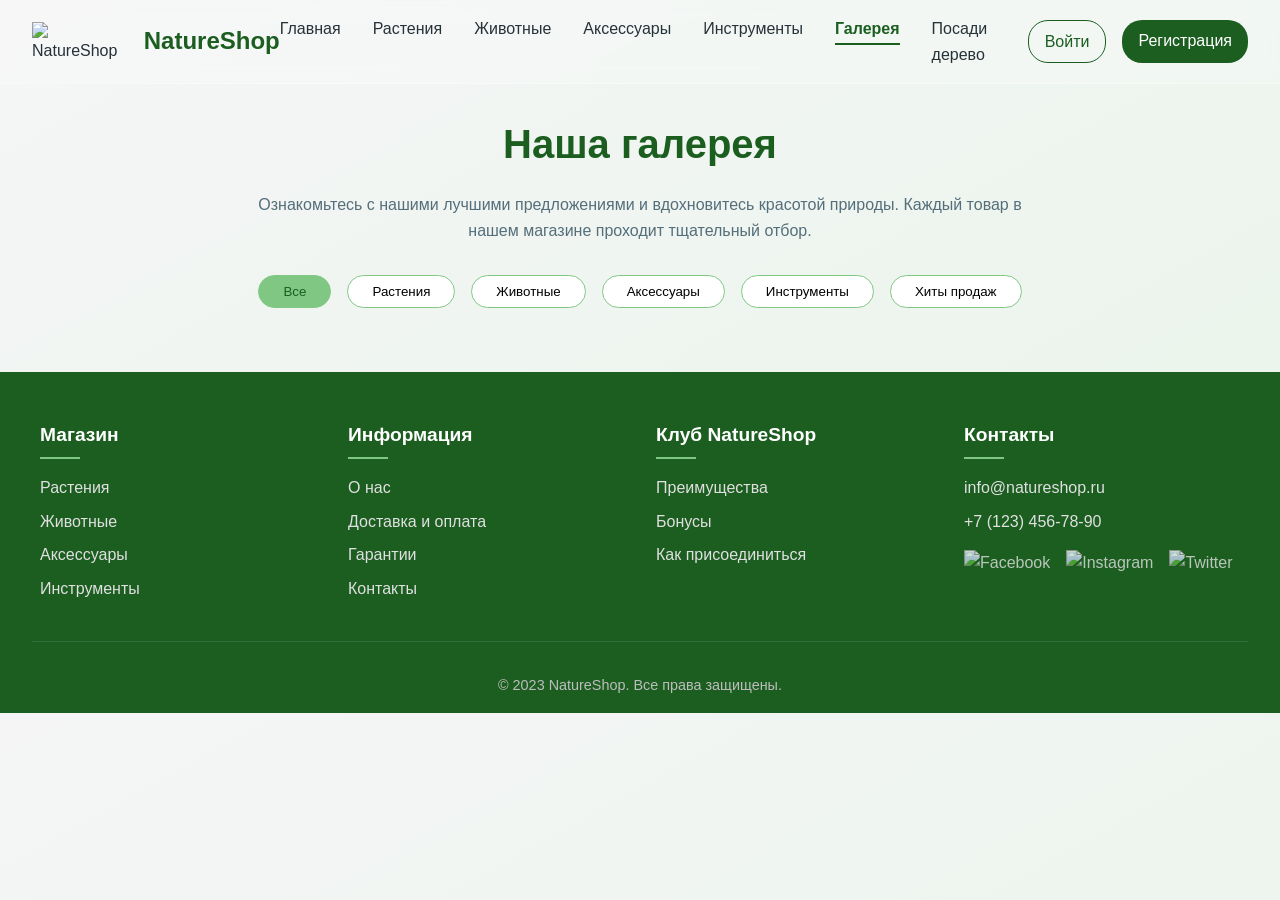
==== gallery.html @ d35a6605 "Add files via upload" ====
<!DOCTYPE html>
<html lang="ru">
<head>
    <meta charset="UTF-8">
    <meta name="viewport" content="width=device-width, initial-scale=1.0">
    <title>NatureShop - Галерея</title>
    <link rel="stylesheet" href="css/style.css">
    <link rel="stylesheet" href="css/animations.css">
    <style>
        .gallery-container {
            padding: 2rem;
            margin-top: 80px;
        }
        
        .gallery-header {
            text-align: center;
            margin-bottom: 2rem;
        }
        
        .gallery-header h1 {
            font-size: 2.5rem;
            color: var(--primary-dark);
            margin-bottom: 1rem;
        }
        
        .gallery-header p {
            max-width: 800px;
            margin: 0 auto;
            color: var(--text-secondary);
        }
        
        .gallery-filters {
            display: flex;
            justify-content: center;
            flex-wrap: wrap;
            gap: 1rem;
            margin-bottom: 2rem;
        }
        
        .filter-btn {
            padding: 0.5rem 1.5rem;
            background-color: white;
            border: 1px solid var(--primary-light);
            border-radius: 20px;
            cursor: pointer;
            transition: all 0.3s;
        }
        
        .filter-btn:hover, .filter-btn.active {
            background-color: var(--primary-light);
            color: var(--primary-dark);
            font-weight: 500;
        }
        
        .gallery-grid {
            display: grid;
            grid-template-columns: repeat(auto-fill, minmax(300px, 1fr));
            gap: 1.5rem;
        }
        
        .gallery-item {
            position: relative;
            border-radius: 10px;
            overflow: hidden;
            cursor: pointer;
            transition: transform 0.3s;
            aspect-ratio: 1 / 1;
        }
        
        .gallery-item:hover {
            transform: scale(1.02);
        }
        
        .gallery-item img {
            width: 100%;
            height: 100%;
            object-fit: cover;
            transition: transform 0.5s;
        }
        
        .gallery-item:hover img {
            transform: scale(1.1);
        }
        
        .gallery-item-info {
            position: absolute;
            bottom: 0;
            left: 0;
            right: 0;
            background: linear-gradient(to top, rgba(0,0,0,0.7), transparent);
            padding: 1.5rem 1rem 1rem;
            color: white;
            transform: translateY(100%);
            transition: transform 0.3s;
        }
        
        .gallery-item:hover .gallery-item-info {
            transform: translateY(0);
        }
        
        .gallery-item h3 {
            margin-bottom: 0.5rem;
        }
        
        .gallery-item p {
            font-size: 0.9rem;
            opacity: 0.9;
        }
        
        .gallery-item-price {
            position: absolute;
            top: 1rem;
            right: 1rem;
            background-color: var(--accent-color);
            color: var(--text-primary);
            padding: 0.3rem 0.8rem;
            border-radius: 20px;
            font-weight: 600;
        }
        
        /* Модальное окно */
        .modal {
            display: none;
            position: fixed;
            top: 0;
            left: 0;
            width: 100%;
            height: 100%;
            background-color: rgba(0, 0, 0, 0.8);
            z-index: 1000;
            justify-content: center;
            align-items: center;
        }
        
        .modal-content {
            position: relative;
            max-width: 90%;
            max-height: 90%;
        }
        
        .modal-content img {
            max-width: 100%;
            max-height: 80vh;
            border-radius: 10px;
        }
        
        .modal-info {
            background-color: white;
            padding: 1.5rem;
            border-radius: 0 0 10px 10px;
        }
        
        .modal-info h3 {
            color: var(--primary-dark);
            margin-bottom: 0.5rem;
        }
        
        .modal-price {
            font-size: 1.3rem;
            font-weight: 600;
            color: var(--primary-dark);
            margin: 0.5rem 0;
        }
        
        .modal-close {
            position: absolute;
            top: -40px;
            right: 0;
            background-color: white;
            width: 30px;
            height: 30px;
            border-radius: 50%;
            display: flex;
            justify-content: center;
            align-items: center;
            cursor: pointer;
            font-size: 1.2rem;
        }
        
        .modal-nav {
            position: absolute;
            top: 50%;
            transform: translateY(-50%);
            width: 100%;
            display: flex;
            justify-content: space-between;
            padding: 0 1rem;
        }
        
        .modal-nav button {
            background-color: white;
            width: 40px;
            height: 40px;
            border-radius: 50%;
            display: flex;
            justify-content: center;
            align-items: center;
            cursor: pointer;
            border: none;
            font-size: 1.2rem;
        }
        
        @media (max-width: 768px) {
            .gallery-grid {
                grid-template-columns: repeat(auto-fill, minmax(250px, 1fr));
            }
            
            .gallery-item-info {
                transform: translateY(0);
                padding: 1rem;
            }
            
            .gallery-item h3 {
                font-size: 1rem;
            }
            
            .gallery-item p {
                display: none;
            }
        }
    </style>
</head>
<body>
    <div class="background-animation">
        <div class="bird bird-4"></div>
        <div class="leaf leaf-5"></div>
    </div>
    
    <header class="glass-header">
        <div class="logo">
            <img src="images/logo.png" alt="NatureShop">
            <span>NatureShop</span>
        </div>
        <nav>
            <ul>
                <li><a href="index.html">Главная</a></li>
                <li><a href="products/plants.html">Растения</a></li>
                <li><a href="products/animals.html">Животные</a></li>
                <li><a href="products/accessories.html">Аксессуары</a></li>
                <li><a href="products/tools.html">Инструменты</a></li>
                <li><a href="gallery.html" class="active">Галерея</a></li>
                <li><a href="virtual-tree.html">Посади дерево</a></li>
            </ul>
        </nav>
        <div class="auth-buttons">
            <a href="auth.html" class="login-btn">Войти</a>
            <a href="auth.html?register=true" class="register-btn">Регистрация</a>
        </div>
    </header>

    <main class="gallery-container">
        <div class="gallery-header">
            <h1>Наша галерея</h1>
            <p>Ознакомьтесь с нашими лучшими предложениями и вдохновитесь красотой природы. Каждый товар в нашем магазине проходит тщательный отбор.</p>
        </div>
        
        <div class="gallery-filters">
            <button class="filter-btn active" data-filter="all">Все</button>
            <button class="filter-btn" data-filter="plants">Растения</button>
            <button class="filter-btn" data-filter="animals">Животные</button>
            <button class="filter-btn" data-filter="accessories">Аксессуары</button>
            <button class="filter-btn" data-filter="tools">Инструменты</button>
            <button class="filter-btn" data-filter="best">Хиты продаж</button>
        </div>
        
        <div class="gallery-grid" id="gallery-grid">
            <!-- Галерея будет заполнена через JavaScript -->
        </div>
    </main>

    <!-- Модальное окно -->
    <div class="modal" id="gallery-modal">
        <div class="modal-content">
            <span class="modal-close" id="modal-close">&times;</span>
            <img id="modal-image" src="" alt="">
            <div class="modal-info">
                <h3 id="modal-title"></h3>
                <div class="modal-price" id="modal-price"></div>
                <p id="modal-description"></p>
                <button class="add-to-cart" id="modal-add-to-cart">В корзину</button>
            </div>
            <div class="modal-nav">
                <button id="modal-prev">&lt;</button>
                <button id="modal-next">&gt;</button>
            </div>
        </div>
    </div>

    <footer>
        <div class="footer-content">
            <div class="footer-section">
                <h3>Магазин</h3>
                <ul>
                    <li><a href="products/plants.html">Растения</a></li>
                    <li><a href="products/animals.html">Животные</a></li>
                    <li><a href="products/accessories.html">Аксессуары</a></li>
                    <li><a href="products/tools.html">Инструменты</a></li>
                </ul>
            </div>
            <div class="footer-section">
                <h3>Информация</h3>
                <ul>
                    <li><a href="#">О нас</a></li>
                    <li><a href="#">Доставка и оплата</a></li>
                    <li><a href="#">Гарантии</a></li>
                    <li><a href="#">Контакты</a></li>
                </ul>
            </div>
            <div class="footer-section">
                <h3>Клуб NatureShop</h3>
                <ul>
                    <li><a href="club.html">Преимущества</a></li>
                    <li><a href="club.html">Бонусы</a></li>
                    <li><a href="club.html">Как присоединиться</a></li>
                </ul>
            </div>
            <div class="footer-section">
                <h3>Контакты</h3>
                <p>info@natureshop.ru</p>
                <p>+7 (123) 456-78-90</p>
                <div class="social-icons">
                    <a href="#"><img src="images/social/facebook.png" alt="Facebook"></a>
                    <a href="#"><img src="images/social/instagram.png" alt="Instagram"></a>
                    <a href="#"><img src="images/social/twitter.png" alt="Twitter"></a>
                </div>
            </div>
        </div>
        <div class="footer-bottom">
            <p>&copy; 2023 NatureShop. Все права защищены.</p>
        </div>
    </footer>

    <script src="js/gallery.js"></script>
</body>
</html>
---- css/style.css ----
:root {
    --primary-color: #2e7d32;
    --primary-dark: #1b5e20;
    --primary-light: #81c784;
    --secondary-color: #689f38;
    --accent-color: #ffab00;
    --text-primary: #263238;
    --text-secondary: #546e7a;
    --background: #f5f5f6;
    --glass-color: rgba(255, 255, 255, 0.2);
    --glass-border: rgba(255, 255, 255, 0.3);
}

* {
    margin: 0;
    padding: 0;
    box-sizing: border-box;
    font-family: 'Montserrat', sans-serif;
}

body {
    background-color: var(--background);
    color: var(--text-primary);
    line-height: 1.6;
    overflow-x: hidden;
    background-image: linear-gradient(to bottom right, #f5f5f6, #e8f5e9);
}

.background-animation {
    position: fixed;
    top: 0;
    left: 0;
    width: 100%;
    height: 100%;
    z-index: -1;
    overflow: hidden;
}

.glass-header {
    background: var(--glass-color);
    backdrop-filter: blur(10px);
    -webkit-backdrop-filter: blur(10px);
    border-bottom: 1px solid var(--glass-border);
    padding: 1rem 2rem;
    display: flex;
    justify-content: space-between;
    align-items: center;
    position: fixed;
    width: 100%;
    top: 0;
    z-index: 1000;
}

.logo {
    display: flex;
    align-items: center;
    gap: 1rem;
}

.logo img {
    height: 40px;
}

.logo span {
    font-size: 1.5rem;
    font-weight: 600;
    color: var(--primary-dark);
}

nav ul {
    display: flex;
    list-style: none;
    gap: 2rem;
}

nav a {
    text-decoration: none;
    color: var(--text-primary);
    font-weight: 500;
    transition: color 0.3s;
    position: relative;
    padding: 0.5rem 0;
}

nav a:hover {
    color: var(--primary-color);
}

nav a.active {
    color: var(--primary-dark);
    font-weight: 600;
}

nav a.active::after {
    content: '';
    position: absolute;
    bottom: 0;
    left: 0;
    width: 100%;
    height: 2px;
    background-color: var(--primary-dark);
}

.auth-buttons {
    display: flex;
    gap: 1rem;
}

.login-btn, .register-btn {
    padding: 0.5rem 1rem;
    border-radius: 20px;
    text-decoration: none;
    font-weight: 500;
    transition: all 0.3s;
}

.login-btn {
    color: var(--primary-dark);
    border: 1px solid var(--primary-dark);
}

.login-btn:hover {
    background-color: var(--primary-dark);
    color: white;
}

.register-btn {
    background-color: var(--primary-dark);
    color: white;
}

.register-btn:hover {
    background-color: var(--primary-color);
}

.glass-panel {
    background: var(--glass-color);
    backdrop-filter: blur(10px);
    -webkit-backdrop-filter: blur(10px);
    border: 1px solid var(--glass-border);
    border-radius: 15px;
    padding: 2rem;
    box-shadow: 0 8px 32px 0 rgba(31, 38, 135, 0.1);
}

main {
    margin-top: 80px;
    padding: 2rem;
}

.hero {
    text-align: center;
    padding: 4rem 2rem;
    margin-bottom: 3rem;
    background-image: url('../images/hero-bg.jpg');
    background-size: cover;
    background-position: center;
    color: white;
    position: relative;
}

.hero::before {
    content: '';
    position: absolute;
    top: 0;
    left: 0;
    width: 100%;
    height: 100%;
    background: rgba(0, 0, 0, 0.4);
    border-radius: 15px;
    z-index: -1;
}

.hero h1 {
    font-size: 3rem;
    margin-bottom: 1rem;
    position: relative;
}

.hero p {
    font-size: 1.2rem;
    margin-bottom: 2rem;
    position: relative;
}

.cta-button {
    display: inline-block;
    padding: 0.8rem 2rem;
    background-color: var(--accent-color);
    color: var(--text-primary);
    text-decoration: none;
    border-radius: 30px;
    font-weight: 600;
    transition: all 0.3s;
    box-shadow: 0 4px 6px rgba(0, 0, 0, 0.1);
}

.cta-button:hover {
    transform: translateY(-3px);
    box-shadow: 0 6px 12px rgba(0, 0, 0, 0.15);
    background-color: #ffb300;
}

section {
    margin-bottom: 3rem;
}

h2 {
    font-size: 2rem;
    margin-bottom: 1.5rem;
    color: var(--primary-dark);
    position: relative;
    padding-bottom: 0.5rem;
}

h2::after {
    content: '';
    position: absolute;
    bottom: 0;
    left: 0;
    width: 60px;
    height: 3px;
    background-color: var(--primary-color);
}

.featured-products {
    padding: 2rem 0;
}

.products-grid {
    display: grid;
    grid-template-columns: repeat(auto-fill, minmax(280px, 1fr));
    gap: 2rem;
    margin-top: 2rem;
}

.product-card {
    background-color: white;
    border-radius: 10px;
    overflow: hidden;
    box-shadow: 0 4px 6px rgba(0, 0, 0, 0.1);
    transition: transform 0.3s, box-shadow 0.3s;
    position: relative;
}

.product-card:hover {
    transform: translateY(-5px);
    box-shadow: 0 10px 20px rgba(0, 0, 0, 0.15);
}

.product-image {
    height: 200px;
    overflow: hidden;
}

.product-image img {
    width: 100%;
    height: 100%;
    object-fit: cover;
    transition: transform 0.5s;
}

.product-card:hover .product-image img {
    transform: scale(1.05);
}

.product-info {
    padding: 1.5rem;
}

.product-title {
    font-size: 1.2rem;
    margin-bottom: 0.5rem;
    color: var(--text-primary);
}

.product-category {
    display: inline-block;
    background-color: var(--primary-light);
    color: var(--primary-dark);
    padding: 0.2rem 0.8rem;
    border-radius: 20px;
    font-size: 0.8rem;
    margin-bottom: 0.5rem;
}

.product-price {
    font-size: 1.3rem;
    font-weight: 600;
    color: var(--primary-dark);
    margin: 0.5rem 0;
}

.product-rating {
    color: var(--accent-color);
    margin-bottom: 1rem;
}

.add-to-cart {
    display: block;
    width: 100%;
    padding: 0.6rem;
    background-color: var(--primary-color);
    color: white;
    border: none;
    border-radius: 5px;
    font-weight: 500;
    cursor: pointer;
    transition: background-color 0.3s;
}

.add-to-cart:hover {
    background-color: var(--primary-dark);
}

.category-cards {
    display: grid;
    grid-template-columns: repeat(auto-fill, minmax(250px, 1fr));
    gap: 2rem;
    margin-top: 2rem;
}

.category-card {
    background-color: white;
    border-radius: 10px;
    overflow: hidden;
    box-shadow: 0 4px 6px rgba(0, 0, 0, 0.1);
    transition: transform 0.3s;
    cursor: pointer;
}

.category-card:hover {
    transform: translateY(-5px);
}

.category-card img {
    width: 100%;
    height: 180px;
    object-fit: cover;
}

.category-card h3 {
    padding: 1rem 1rem 0.5rem;
    color: var(--primary-dark);
}

.category-card p {
    padding: 0 1rem 1rem;
    color: var(--text-secondary);
    font-size: 0.9rem;
}

.about {
    text-align: center;
    padding: 3rem 2rem;
}

.about p {
    max-width: 800px;
    margin: 0 auto 2rem;
}

.stats {
    display: flex;
    justify-content: center;
    flex-wrap: wrap;
    gap: 3rem;
    margin-top: 2rem;
}

.stat-item {
    text-align: center;
}

.stat-number {
    font-size: 2.5rem;
    font-weight: 700;
    color: var(--primary-dark);
    display: block;
    margin-bottom: 0.5rem;
}

.stat-label {
    color: var(--text-secondary);
    font-size: 0.9rem;
}

.club-promo {
    text-align: center;
    padding: 3rem 2rem;
    background-image: linear-gradient(to right, var(--primary-color), var(--secondary-color));
    color: white;
}

.club-promo h2 {
    color: white;
}

.club-promo h2::after {
    background-color: var(--accent-color);
}

footer {
    background-color: var(--primary-dark);
    color: white;
    padding: 3rem 2rem 1rem;
}

.footer-content {
    display: grid;
    grid-template-columns: repeat(auto-fit, minmax(200px, 1fr));
    gap: 2rem;
    max-width: 1200px;
    margin: 0 auto;
}

.footer-section h3 {
    font-size: 1.2rem;
    margin-bottom: 1rem;
    position: relative;
    padding-bottom: 0.5rem;
}

.footer-section h3::after {
    content: '';
    position: absolute;
    bottom: 0;
    left: 0;
    width: 40px;
    height: 2px;
    background-color: var(--primary-light);
}

.footer-section ul {
    list-style: none;
}

.footer-section li {
    margin-bottom: 0.5rem;
}

.footer-section a {
    color: #e0e0e0;
    text-decoration: none;
    transition: color 0.3s;
}

.footer-section a:hover {
    color: white;
}

.footer-section p {
    margin-bottom: 0.5rem;
    color: #e0e0e0;
}

.social-icons {
    display: flex;
    gap: 1rem;
    margin-top: 1rem;
}

.social-icons img {
    width: 30px;
    height: 30px;
    opacity: 0.8;
    transition: opacity 0.3s;
}

.social-icons img:hover {
    opacity: 1;
}

.footer-bottom {
    text-align: center;
    padding-top: 2rem;
    margin-top: 2rem;
    border-top: 1px solid rgba(255, 255, 255, 0.1);
    color: #bdbdbd;
    font-size: 0.9rem;
}

/* Адаптивные стили */
@media (max-width: 1024px) {
    nav ul {
        gap: 1.5rem;
    }
}

@media (max-width: 768px) {
    .glass-header {
        flex-direction: column;
        padding: 1rem;
        position: relative;
    }
    
    nav {
        margin: 1rem 0;
    }
    
    nav ul {
        flex-wrap: wrap;
        justify-content: center;
    }
    
    .auth-buttons {
        margin-top: 1rem;
    }
    
    main {
        margin-top: 0;
    }
    
    .hero h1 {
        font-size: 2rem;
    }
    
    .stats {
        gap: 2rem;
    }
}

@media (max-width: 480px) {
    .hero {
        padding: 3rem 1rem;
    }
    
    .hero h1 {
        font-size: 1.8rem;
    }
    
    .hero p {
        font-size: 1rem;
    }
    
    .cta-button {
        padding: 0.6rem 1.5rem;
    }
    
    .products-grid, .category-cards {
        grid-template-columns: 1fr;
    }
    
    .stats {
        flex-direction: column;
        gap: 1.5rem;
    }
    
    .footer-content {
        grid-template-columns: 1fr;
    }
}
---- css/animations.css ----
/* Анимация птиц */
.bird {
    position: absolute;
    background-image: url('../images/bird.png');
    background-size: contain;
    background-repeat: no-repeat;
    width: 50px;
    height: 30px;
    opacity: 0.7;
    z-index: -1;
    animation: fly linear infinite;
}

.bird-1 {
    top: 15%;
    left: -50px;
    width: 60px;
    height: 40px;
    animation-duration: 25s;
    animation-delay: 0s;
}

.bird-2 {
    top: 25%;
    left: -50px;
    width: 40px;
    height: 25px;
    animation-duration: 20s;
    animation-delay: 5s;
}

@keyframes fly {
    0% {
        transform: translateX(-100px) translateY(0) scaleX(1);
    }
    50% {
        transform: translateX(calc(100vw + 100px)) translateY(-50px) scaleX(1);
    }
    51% {
        transform: translateX(calc(100vw + 100px)) translateY(-50px) scaleX(-1);
    }
    100% {
        transform: translateX(-100px) translateY(0) scaleX(-1);
    }
}

/* Анимация листьев */
.leaf {
    position: absolute;
    background-image: url('../images/leaf.png');
    background-size: contain;
    background-repeat: no-repeat;
    width: 30px;
    height: 30px;
    opacity: 0.6;
    z-index: -1;
    animation: fall linear infinite;
}

.leaf-1 {
    top: -30px;
    left: 20%;
    width: 25px;
    height: 25px;
    animation-duration: 15s;
    animation-delay: 0s;
}

.leaf-2 {
    top: -30px;
    left: 70%;
    width: 35px;
    height: 35px;
    animation-duration: 20s;
    animation-delay: 7s;
}

@keyframes fall {
    0% {
        transform: translateY(-100px) rotate(0deg);
        opacity: 0;
    }
    10% {
        opacity: 0.6;
    }
    90% {
        opacity: 0.6;
    }
    100% {
        transform: translateY(100vh) rotate(360deg);
        opacity: 0;
    }
}

/* Анимация появления элементов */
@keyframes fadeIn {
    from {
        opacity: 0;
        transform: translateY(20px);
    }
    to {
        opacity: 1;
        transform: translateY(0);
    }
}

.hero, .featured-products, .categories, .about, .club-promo {
    animation: fadeIn 1s ease-out forwards;
}

.featured-products {
    animation-delay: 0.2s;
}

.categories {
    animation-delay: 0.4s;
}

.about {
    animation-delay: 0.6s;
}

.club-promo {
    animation-delay: 0.8s;
}

/* Анимация кнопок */
.cta-button, .add-to-cart, .login-btn, .register-btn {
    transition: all 0.3s ease;
    position: relative;
    overflow: hidden;
}

.cta-button::after, .add-to-cart::after, .login-btn::after, .register-btn::after {
    content: '';
    position: absolute;
    top: 50%;
    left: 50%;
    width: 5px;
    height: 5px;
    background: rgba(255, 255, 255, 0.5);
    opacity: 0;
    border-radius: 100%;
    transform: scale(1, 1) translate(-50%);
    transform-origin: 50% 50%;
}

.cta-button:focus:not(:active)::after, 
.add-to-cart:focus:not(:active)::after,
.login-btn:focus:not(:active)::after,
.register-btn:focus:not(:active)::after {
    animation: ripple 1s ease-out;
}

@keyframes ripple {
    0% {
        transform: scale(0, 0);
        opacity: 0.5;
    }
    100% {
        transform: scale(20, 20);
        opacity: 0;
    }
}

/* Анимация чисел в статистике */
@keyframes countUp {
    from {
        opacity: 0;
        transform: translateY(20px);
    }
    to {
        opacity: 1;
        transform: translateY(0);
    }
}

.stat-number {
    animation: countUp 0.5s ease-out forwards;
    opacity: 0;
}

.stat-number:nth-child(1) {
    animation-delay: 0.1s;
}

.stat-number:nth-child(2) {
    animation-delay: 0.3s;
}

.stat-number:nth-child(3) {
    animation-delay: 0.5s;
}

.stat-number:nth-child(4) {
    animation-delay: 0.7s;
}

/* Анимация загрузки */
.loading-spinner {
    display: inline-block;
    width: 40px;
    height: 40px;
    border: 4px solid rgba(0, 0, 0, 0.1);
    border-radius: 50%;
    border-top-color: var(--primary-color);
    animation: spin 1s ease-in-out infinite;
    margin: 20px auto;
}

@keyframes spin {
    to {
        transform: rotate(360deg);
    }
}

/* Парящие карточки */
@keyframes float {
    0% {
        transform: translateY(0);
    }
    50% {
        transform: translateY(-10px);
    }
    100% {
        transform: translateY(0);
    }
}

.featured-products .product-card:nth-child(1) {
    animation: float 6s ease-in-out infinite;
}

.featured-products .product-card:nth-child(2) {
    animation: float 5s ease-in-out infinite 1s;
}

.featured-products .product-card:nth-child(3) {
    animation: float 7s ease-in-out infinite 0.5s;
}

.featured-products .product-card:nth-child(4) {
    animation: float 6.5s ease-in-out infinite 1.5s;
}
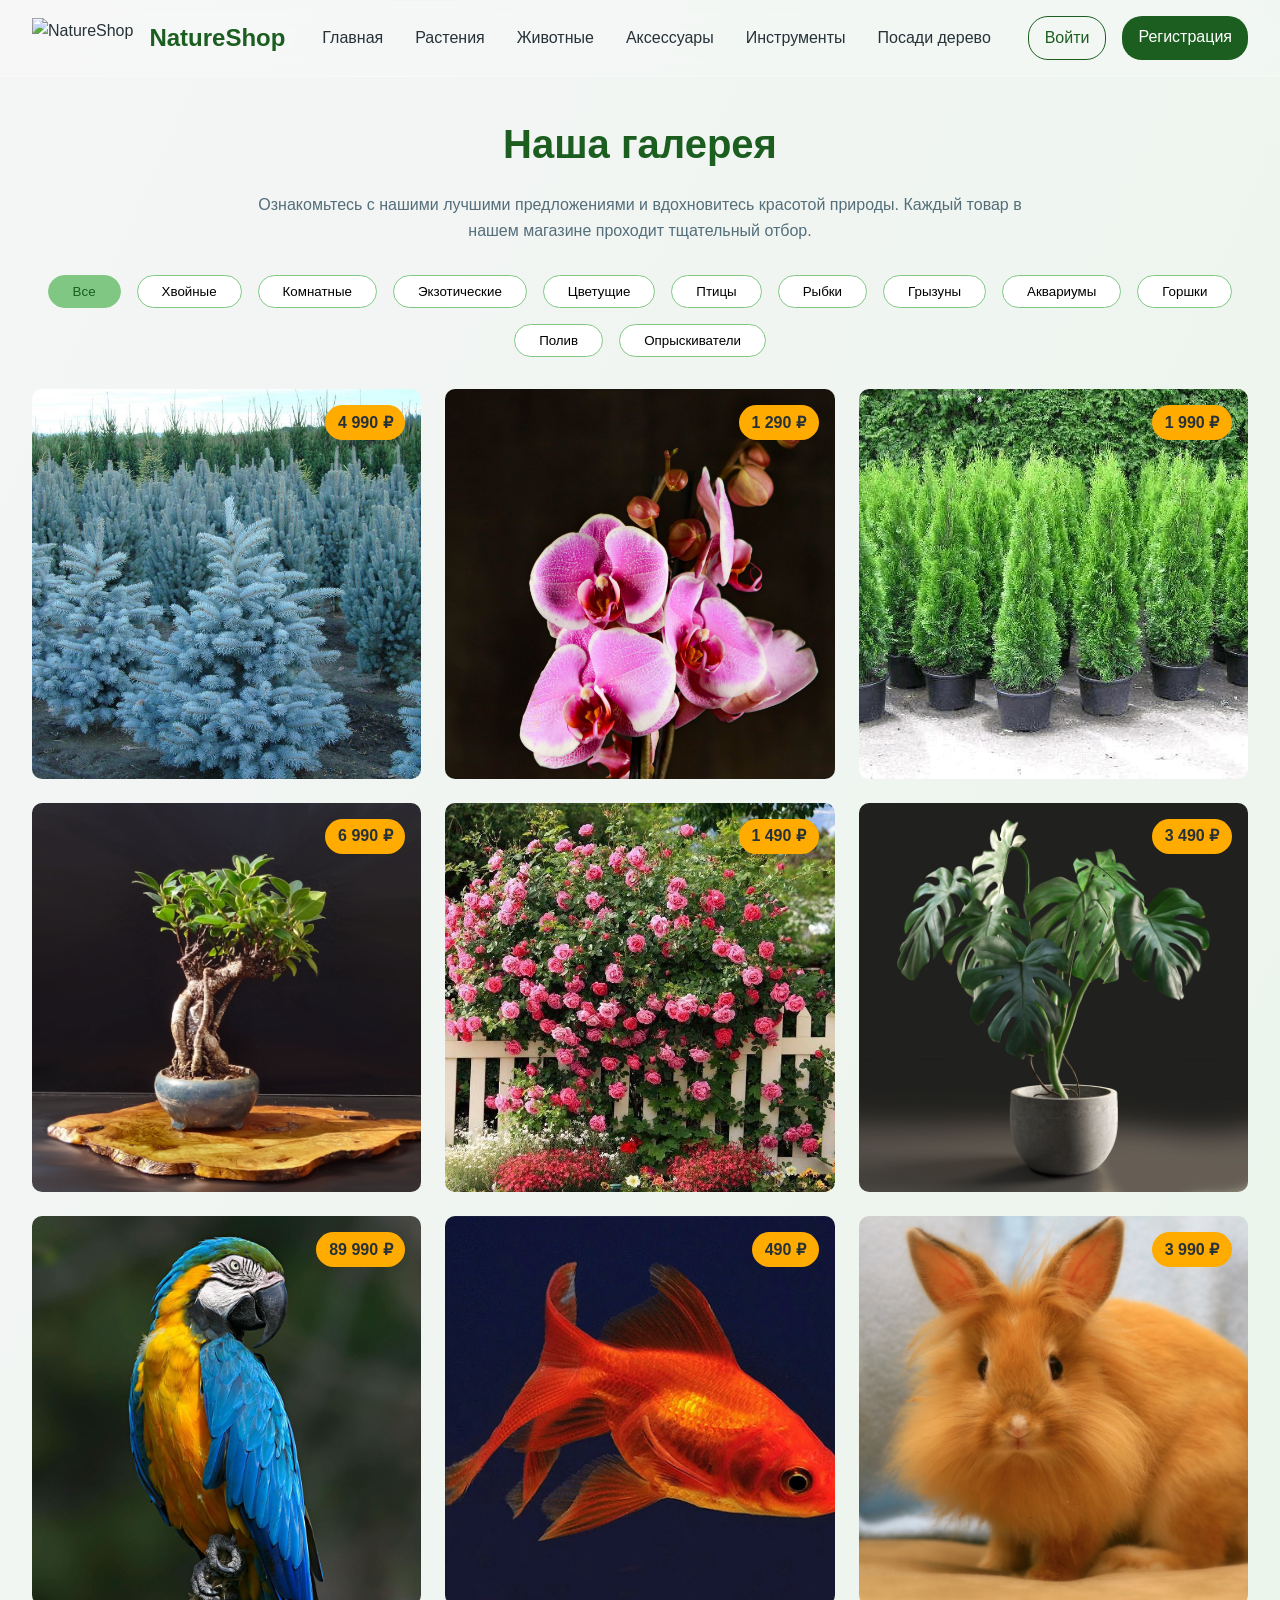
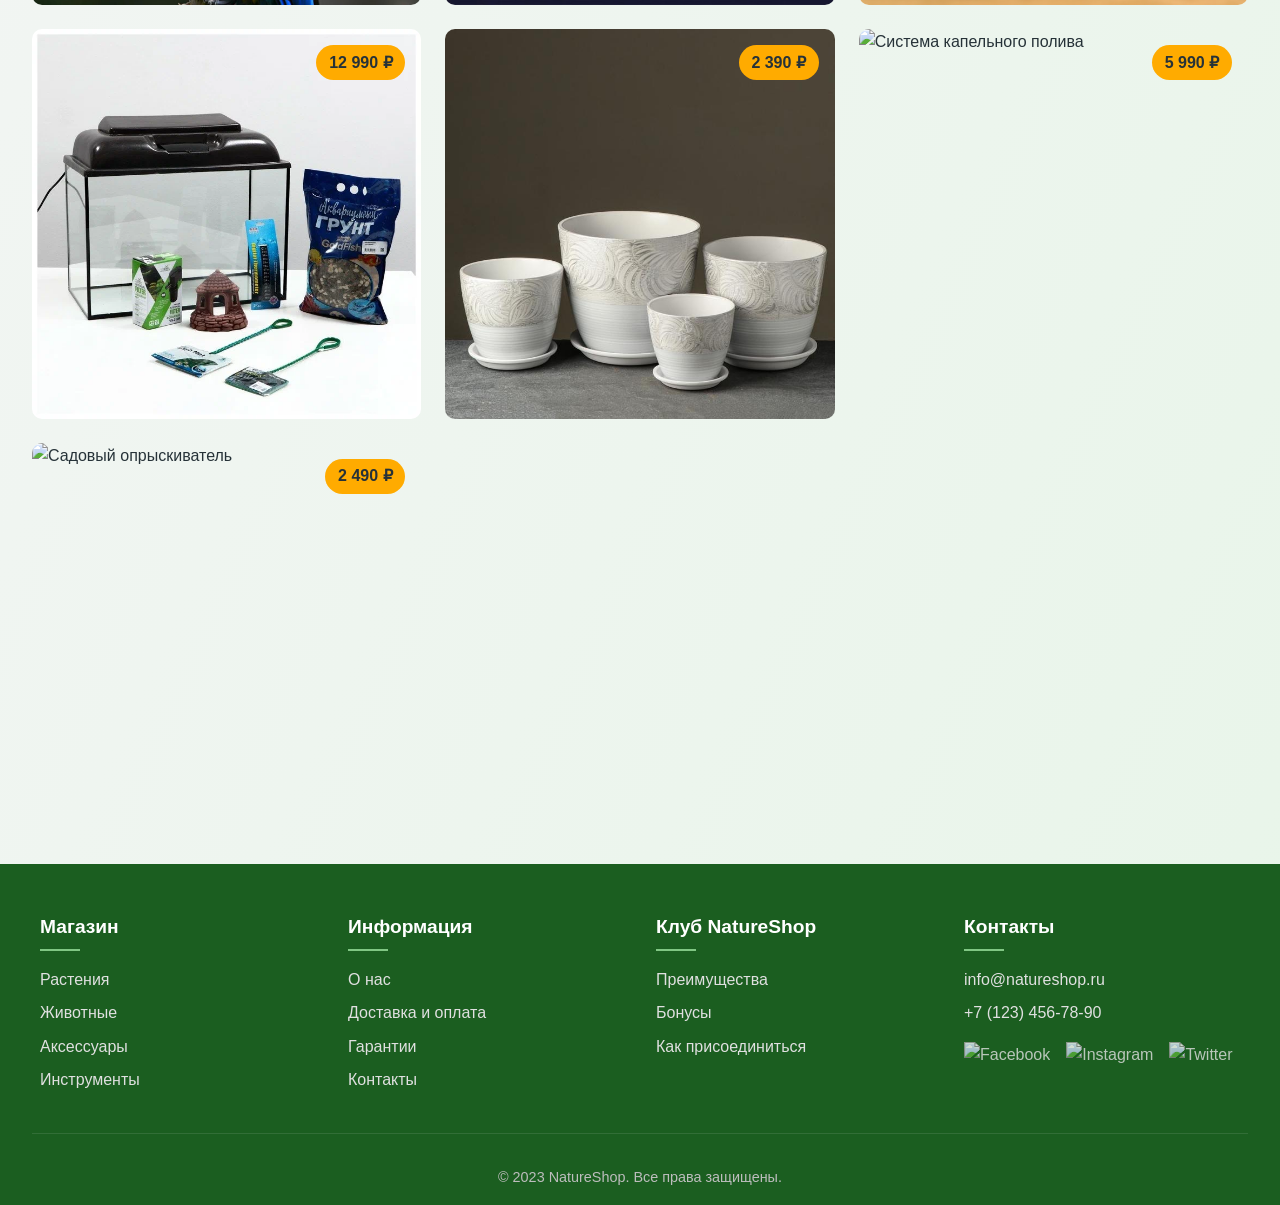
==== commit 4f0a5433: "Add files via upload" ====
--- a/gallery.html
+++ b/gallery.html
@@ -118,86 +118,24 @@
             font-weight: 600;
         }
         
-        /* Модальное окно */
-        .modal {
-            display: none;
-            position: fixed;
-            top: 0;
-            left: 0;
-            width: 100%;
-            height: 100%;
-            background-color: rgba(0, 0, 0, 0.8);
-            z-index: 1000;
-            justify-content: center;
-            align-items: center;
-        }
-        
-        .modal-content {
-            position: relative;
-            max-width: 90%;
-            max-height: 90%;
-        }
-        
-        .modal-content img {
-            max-width: 100%;
-            max-height: 80vh;
+        .category-description {
+            max-width: 1000px;
+            margin: 3rem auto;
+            padding: 2rem;
+            background-color: white;
             border-radius: 10px;
-        }
-        
-        .modal-info {
-            background-color: white;
-            padding: 1.5rem;
-            border-radius: 0 0 10px 10px;
-        }
-        
-        .modal-info h3 {
+            box-shadow: 0 4px 6px rgba(0, 0, 0, 0.1);
+        }
+        
+        .category-description h2 {
             color: var(--primary-dark);
-            margin-bottom: 0.5rem;
-        }
-        
-        .modal-price {
-            font-size: 1.3rem;
-            font-weight: 600;
-            color: var(--primary-dark);
-            margin: 0.5rem 0;
-        }
-        
-        .modal-close {
-            position: absolute;
-            top: -40px;
-            right: 0;
-            background-color: white;
-            width: 30px;
-            height: 30px;
-            border-radius: 50%;
-            display: flex;
-            justify-content: center;
-            align-items: center;
-            cursor: pointer;
-            font-size: 1.2rem;
-        }
-        
-        .modal-nav {
-            position: absolute;
-            top: 50%;
-            transform: translateY(-50%);
-            width: 100%;
-            display: flex;
-            justify-content: space-between;
-            padding: 0 1rem;
-        }
-        
-        .modal-nav button {
-            background-color: white;
-            width: 40px;
-            height: 40px;
-            border-radius: 50%;
-            display: flex;
-            justify-content: center;
-            align-items: center;
-            cursor: pointer;
-            border: none;
-            font-size: 1.2rem;
+            margin-bottom: 1.5rem;
+            text-align: center;
+        }
+        
+        .category-description p {
+            margin-bottom: 1rem;
+            line-height: 1.6;
         }
         
         @media (max-width: 768px) {
@@ -234,11 +172,10 @@
         <nav>
             <ul>
                 <li><a href="index.html">Главная</a></li>
-                <li><a href="products/plants.html">Растения</a></li>
-                <li><a href="products/animals.html">Животные</a></li>
-                <li><a href="products/accessories.html">Аксессуары</a></li>
-                <li><a href="products/tools.html">Инструменты</a></li>
-                <li><a href="gallery.html" class="active">Галерея</a></li>
+                <li><a href="gallery.html?category=plants">Растения</a></li>
+                <li><a href="gallery.html?category=animals">Животные</a></li>
+                <li><a href="gallery.html?category=accessories">Аксессуары</a></li>
+                <li><a href="gallery.html?category=tools">Инструменты</a></li>
                 <li><a href="virtual-tree.html">Посади дерево</a></li>
             </ul>
         </nav>
@@ -250,51 +187,32 @@
 
     <main class="gallery-container">
         <div class="gallery-header">
-            <h1>Наша галерея</h1>
-            <p>Ознакомьтесь с нашими лучшими предложениями и вдохновитесь красотой природы. Каждый товар в нашем магазине проходит тщательный отбор.</p>
-        </div>
-        
-        <div class="gallery-filters">
-            <button class="filter-btn active" data-filter="all">Все</button>
-            <button class="filter-btn" data-filter="plants">Растения</button>
-            <button class="filter-btn" data-filter="animals">Животные</button>
-            <button class="filter-btn" data-filter="accessories">Аксессуары</button>
-            <button class="filter-btn" data-filter="tools">Инструменты</button>
-            <button class="filter-btn" data-filter="best">Хиты продаж</button>
+            <h1 id="gallery-title">Наша галерея</h1>
+            <p id="gallery-subtitle">Ознакомьтесь с нашими лучшими предложениями и вдохновитесь красотой природы. Каждый товар в нашем магазине проходит тщательный отбор.</p>
+        </div>
+        
+        <div class="gallery-filters" id="category-filters">
+            <!-- Фильтры будут добавлены через JavaScript -->
         </div>
         
         <div class="gallery-grid" id="gallery-grid">
             <!-- Галерея будет заполнена через JavaScript -->
         </div>
+        
+        <div class="category-description" id="category-description">
+            <!-- Описание категории будет добавлено через JavaScript -->
+        </div>
     </main>
-
-    <!-- Модальное окно -->
-    <div class="modal" id="gallery-modal">
-        <div class="modal-content">
-            <span class="modal-close" id="modal-close">&times;</span>
-            <img id="modal-image" src="" alt="">
-            <div class="modal-info">
-                <h3 id="modal-title"></h3>
-                <div class="modal-price" id="modal-price"></div>
-                <p id="modal-description"></p>
-                <button class="add-to-cart" id="modal-add-to-cart">В корзину</button>
-            </div>
-            <div class="modal-nav">
-                <button id="modal-prev">&lt;</button>
-                <button id="modal-next">&gt;</button>
-            </div>
-        </div>
-    </div>
 
     <footer>
         <div class="footer-content">
             <div class="footer-section">
                 <h3>Магазин</h3>
                 <ul>
-                    <li><a href="products/plants.html">Растения</a></li>
-                    <li><a href="products/animals.html">Животные</a></li>
-                    <li><a href="products/accessories.html">Аксессуары</a></li>
-                    <li><a href="products/tools.html">Инструменты</a></li>
+                    <li><a href="gallery.html?category=plants">Растения</a></li>
+                    <li><a href="gallery.html?category=animals">Животные</a></li>
+                    <li><a href="gallery.html?category=accessories">Аксессуары</a></li>
+                    <li><a href="gallery.html?category=tools">Инструменты</a></li>
                 </ul>
             </div>
             <div class="footer-section">
--- a/css/style.css
+++ b/css/style.css
@@ -550,3 +550,153 @@
         grid-template-columns: 1fr;
     }
 }
+/* Добавьте эти стили в конец файла */
+
+/* Уведомления */
+.cart-notification, .tree-notification {
+    position: fixed;
+    bottom: 20px;
+    left: 50%;
+    transform: translateX(-50%);
+    background-color: var(--primary-dark);
+    color: white;
+    padding: 1rem 2rem;
+    border-radius: 5px;
+    box-shadow: 0 4px 6px rgba(0, 0, 0, 0.1);
+    opacity: 0;
+    transition: opacity 0.3s;
+    z-index: 1000;
+}
+
+.cart-notification.show, .tree-notification.show {
+    opacity: 1;
+}
+
+/* Адаптация для мобильных устройств */
+@media (max-width: 768px) {
+    .glass-header {
+        flex-direction: column;
+        padding: 1rem;
+    }
+    
+    nav ul {
+        flex-direction: column;
+        align-items: center;
+        gap: 0.5rem;
+        margin: 1rem 0;
+    }
+    
+    .auth-buttons {
+        margin-top: 1rem;
+    }
+    
+    .hero {
+        padding: 3rem 1rem;
+    }
+    
+    .hero h1 {
+        font-size: 2rem;
+    }
+    
+    .hero p {
+        font-size: 1rem;
+    }
+    
+    .category-cards {
+        grid-template-columns: 1fr;
+    }
+    
+    .stats {
+        grid-template-columns: 1fr 1fr;
+    }
+    
+    /* Галерея */
+    .gallery-item-info {
+        padding: 0.5rem;
+    }
+    
+    .gallery-item h3 {
+        font-size: 0.9rem;
+    }
+    
+    .gallery-item-price {
+        font-size: 0.8rem;
+        padding: 0.2rem 0.5rem;
+    }
+    
+    /* Виртуальное дерево */
+    .tree-selection {
+        grid-template-columns: 1fr;
+    }
+    
+    .tree-controls {
+        flex-wrap: wrap;
+    }
+    
+    .tree-btn {
+        flex: 1 0 40%;
+        margin: 0.2rem;
+    }
+}
+
+@media (max-width: 480px) {
+    .hero h1 {
+        font-size: 1.8rem;
+    }
+    
+    .hero p {
+        font-size: 0.9rem;
+    }
+    
+    .cta-button {
+        padding: 0.6rem 1.5rem;
+    }
+    
+    .stats {
+        grid-template-columns: 1fr;
+    }
+    
+    .footer-content {
+        grid-template-columns: 1fr;
+    }
+}
+
+/* Особые стили для iOS */
+@supports (-webkit-touch-callout: none) {
+    .glass-header, .glass-panel {
+        -webkit-backdrop-filter: blur(10px);
+        backdrop-filter: blur(10px);
+    }
+}
+
+/* Особые стили для Firefox */
+@-moz-document url-prefix() {
+    .glass-header, .glass-panel {
+        background-color: rgba(255, 255, 255, 0.9);
+    }
+}
+
+/* Герой с фоновым изображением */
+.hero {
+    position: relative;
+    background-size: cover;
+    background-position: center;
+    color: white;
+}
+
+.hero::before {
+    content: '';
+    position: absolute;
+    top: 0;
+    left: 0;
+    width: 100%;
+    height: 100%;
+    background: rgba(0, 0, 0, 0.4);
+    z-index: 0;
+    border-radius: 15px;
+}
+
+.hero-content {
+    position: relative;
+    z-index: 1;
+}
